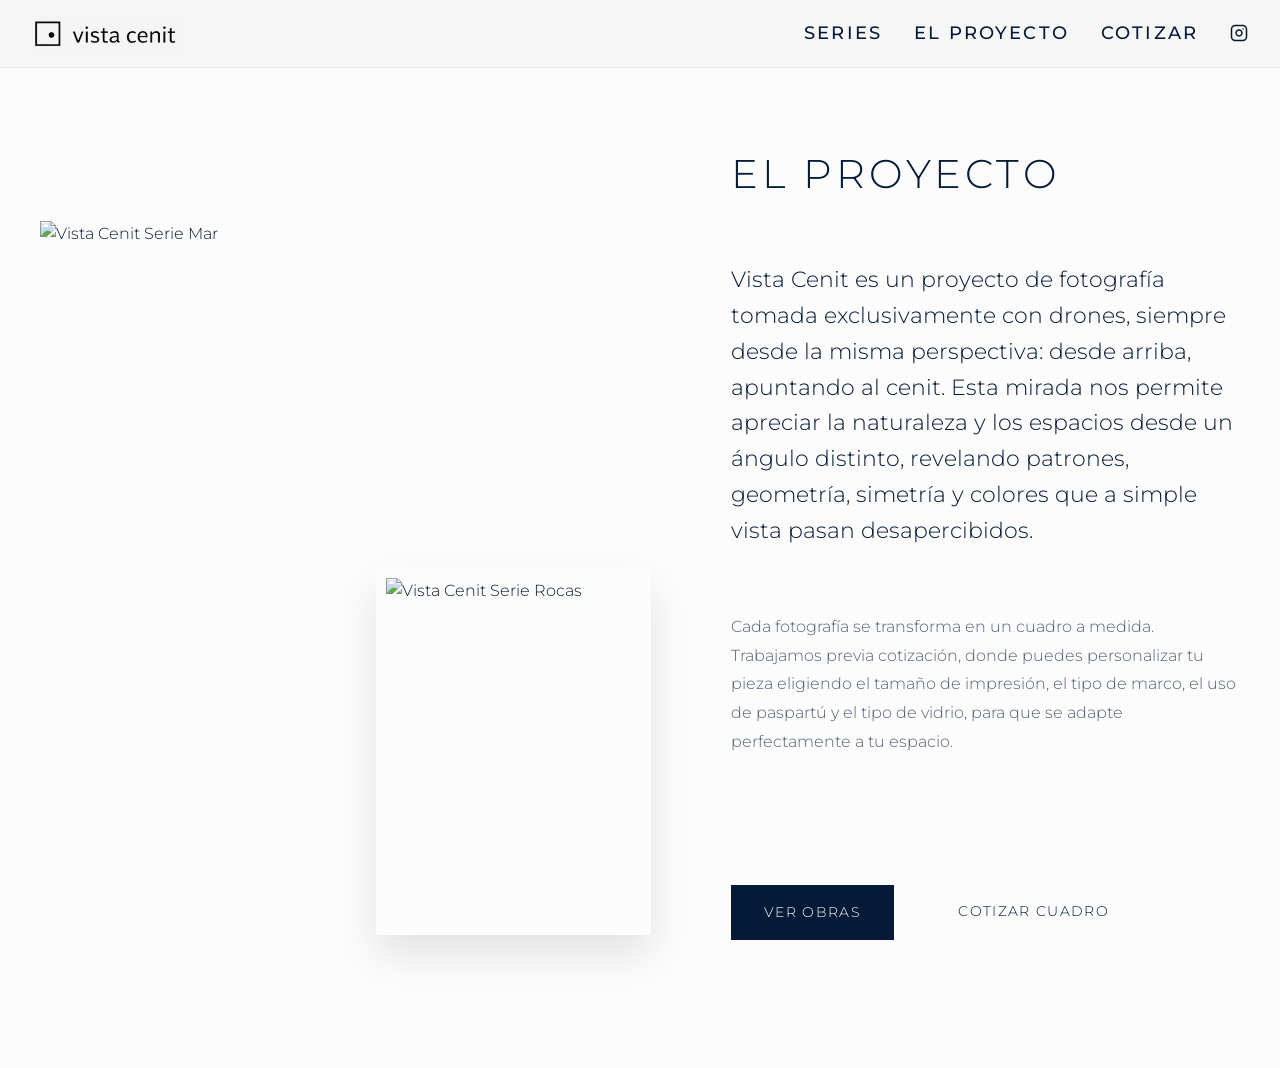
==== about.html @ 4365d4b4 "Add files via upload" ====
<!DOCTYPE html>
<html lang="es">

<head>
    <meta charset="UTF-8">
    <meta name="viewport" content="width=device-width, initial-scale=1.0">
    <title>El Proyecto | Vista Cenit</title>
    <link rel="preconnect" href="https://fonts.googleapis.com">
    <link rel="preconnect" href="https://fonts.gstatic.com" crossorigin>
    <link href="https://fonts.googleapis.com/css2?family=Inter:wght@300;400;500;600&display=swap" rel="stylesheet">
    <link rel="stylesheet" href="style.css">

    <style>
        .about-section {
            padding-top: 150px;
            padding-bottom: var(--space-xl);
        }

        .about-layout {
            display: grid;
            grid-template-columns: 1fr;
            gap: var(--space-xl);
            align-items: center;
            max-width: 1200px;
            margin: 0 auto;
        }

        .about-images {
            position: relative;
            width: 100%;
            order: 2;
        }

        .about-img-main {
            width: 85%;
            aspect-ratio: 4/5;
            object-fit: cover;
            filter: grayscale(10%);
        }

        .about-img-secondary {
            position: absolute;
            bottom: -10%;
            right: 0;
            width: 45%;
            aspect-ratio: 3/4;
            object-fit: cover;
            border: 10px solid var(--color-bg);
            box-shadow: 0 20px 40px rgba(0, 0, 0, 0.1);
            filter: grayscale(10%);
        }

        .about-text {
            order: 1;
            text-align: left;
            padding-right: var(--space-md);
        }

        .about-title {
            font-size: 2.5rem;
            margin-bottom: var(--space-lg);
            text-transform: uppercase;
            letter-spacing: 0.1em;
            font-weight: var(--fw-light);
        }

        .about-manifesto {
            font-size: 1.4rem;
            line-height: 1.6;
            font-weight: var(--fw-light);
            color: var(--color-text);
            margin-bottom: var(--space-lg);
        }

        .about-description {
            font-size: 1rem;
            line-height: 1.8;
            color: rgba(11, 27, 61, 0.7);
            margin-bottom: var(--space-xl);
        }

        .about-actions {
            display: flex;
            gap: var(--space-md);
            flex-wrap: wrap;
        }

        .btn-primary,
        .btn-secondary {
            display: inline-block;
            padding: var(--space-sm) var(--space-md);
            text-transform: uppercase;
            letter-spacing: 0.1em;
            font-size: 0.85rem;
            transition: all var(--transition-medium);
            text-decoration: none;
        }

        .btn-primary {
            background-color: var(--color-text);
            color: var(--color-bg);
            border: 1px solid var(--color-text);
        }

        .btn-primary:hover {
            background-color: transparent;
            color: var(--color-text);
        }

        .btn-secondary {
            background-color: transparent;
            color: var(--color-text);
            border: 1px solid var(--color-border);
        }

        .btn-secondary:hover {
            border-color: var(--color-text);
        }

        @media (min-width: 900px) {
            .about-layout {
                grid-template-columns: 1.2fr 1fr;
                gap: 5rem;
            }

            .about-images {
                order: 1;
            }

            .about-text {
                order: 2;
                padding-right: 0;
            }
        }
    </style>
</head>

<body>

    <nav class="navbar">
        <div class="container">
            <a href="index.html" class="logo">
                <img src="logo.png" alt="Vista Cenit" class="nav-logo-img">
            </a>
            <div class="nav-links">
                <a href="series.html">Series</a>
                <a href="about.html">El Proyecto</a>
                <a href="quote.html">Cotizar</a>
                <a href="https://www.instagram.com/vista_cenit?igsh=MTJ6NW01bHh0bWFs" target="_blank"
                    rel="noopener noreferrer" class="nav-icon" aria-label="Instagram">
                    <svg xmlns="http://www.w3.org/2000/svg" width="20" height="20" viewBox="0 0 24 24" fill="none"
                        stroke="currentColor" stroke-width="2" stroke-linecap="round" stroke-linejoin="round"
                        class="feather feather-instagram">
                        <rect x="2" y="2" width="20" height="20" rx="5" ry="5"></rect>
                        <path d="M16 11.37A4 4 0 1 1 12.63 8 4 4 0 0 1 16 11.37z"></path>
                        <line x1="17.5" y1="6.5" x2="17.51" y2="6.5"></line>
                    </svg>
                </a>
            </div>
        </div>
    </nav>

    <main class="main-content">
        <section class="about-section container fade-in">
            <div class="about-layout">
                <div class="about-images">
                    <img src="../Serie Mar/DJI_0453.JPG" alt="Vista Cenit Serie Mar" class="about-img-main">
                    <img src="../Serie Rocas/DJI_0622.JPG" alt="Vista Cenit Serie Rocas" class="about-img-secondary">
                </div>
                <div class="about-text">
                    <h1 class="about-title">El Proyecto</h1>
                    <p class="about-manifesto">
                        Vista Cenit es un proyecto de fotografía tomada exclusivamente con drones, siempre desde la
                        misma perspectiva: desde arriba, apuntando al cenit. Esta mirada nos permite apreciar la
                        naturaleza y los espacios desde un ángulo distinto, revelando patrones, geometría, simetría y
                        colores que a simple vista pasan desapercibidos.
                    </p>
                    <p class="about-description">
                        Cada fotografía se transforma en un cuadro a medida. Trabajamos previa cotización, donde puedes
                        personalizar tu pieza eligiendo el tamaño de impresión, el tipo de marco, el uso de paspartú y
                        el tipo de vidrio, para que se adapte perfectamente a tu espacio.
                    </p>
                    <div class="about-actions">
                        <a href="series.html" class="btn-primary">Ver Obras</a>
                        <a href="quote.html" class="btn-secondary">Cotizar Cuadro</a>
                    </div>
                </div>
            </div>
        </section>
    </main>

    <script src="script.js"></script>
</body>

</html>
---- style.css ----
/* ==========================================================================
   Base Design System - Vista Cenit
   ========================================================================== */

@import url('https://fonts.googleapis.com/css2?family=Montserrat:wght@300;400;500;600&display=swap');

:root {
  /* Color Palette */
  --color-bg: #FCFCFC;
  /* Crisp, whiter tone */
  --color-text: #051A36;
  /* Very Deep Blue */
  --color-accent: #E5D9C5;
  /* Sand / Beige */
  --color-white: #FFFFFF;
  --color-dark: #1A1A1A;

  /* Typography */
  --font-primary: 'Montserrat', BlinkMacSystemFont, "Segoe UI", Roboto, Helvetica, Arial, sans-serif;
  --font-heading: 'Montserrat', sans-serif;
  --fw-light: 300;
  --fw-regular: 400;
  --fw-medium: 500;
  --fw-semibold: 600;

  /* Spacing (Base 8px) */
  --space-xs: 0.5rem;
  /* 8px */
  --space-sm: 1rem;
  /* 16px */
  --space-md: 2rem;
  /* 32px */
  --space-lg: 4rem;
  /* 64px */
  --space-xl: 8rem;
  /* 128px */
  --space-xxl: 12rem;
  /* 192px */

  /* Transitions */
  --transition-fast: 0.2s cubic-bezier(0.25, 0.46, 0.45, 0.94);
  --transition-medium: 0.4s cubic-bezier(0.25, 0.46, 0.45, 0.94);
  --transition-slow: 0.8s cubic-bezier(0.16, 1, 0.3, 1);
}

/* ==========================================================================
   Reset & Base Styles
   ========================================================================== */
*,
*::before,
*::after {
  box-sizing: border-box;
  margin: 0;
  padding: 0;
}

html {
  font-size: 16px;
  scroll-behavior: smooth;
  -webkit-font-smoothing: antialiased;
  -moz-osx-font-smoothing: grayscale;
}

body {
  background-color: var(--color-bg);
  color: var(--color-text);
  font-family: var(--font-primary);
  font-weight: var(--fw-light);
  line-height: 1.6;
  overflow-x: hidden;
  min-height: 100vh;
  display: flex;
  flex-direction: column;
}

/* Typography elements */
h1,
h2,
h3,
h4,
h5,
h6 {
  font-family: var(--font-heading);
  font-weight: var(--fw-medium);
  line-height: 1.2;
  letter-spacing: -0.01em;
}

h1 {
  font-size: clamp(2.5rem, 5vw, 4.5rem);
}

h2 {
  font-size: clamp(2rem, 4vw, 3rem);
}

a {
  color: inherit;
  text-decoration: none;
  transition: opacity var(--transition-fast);
}

a:hover {
  opacity: 0.6;
}

img {
  max-width: 100%;
  height: auto;
  display: block;
}

ul {
  list-style: none;
}

/* ==========================================================================
   Layout & Utility Classes
   ========================================================================== */
.container {
  width: 100%;
  max-width: 1440px;
  margin: 0 auto;
  padding: 0 var(--space-md);
}

.main-content {
  flex: 1;
}

.text-center {
  text-align: center;
}

/* Navigation */
.navbar {
  position: fixed;
  top: 0;
  left: 0;
  width: 100%;
  padding: var(--space-sm) 0;
  z-index: 100;
  color: var(--color-text);
  background-color: rgba(246, 246, 246, 0.95);
  /* Slightly darker neutral grey */
  backdrop-filter: blur(10px);
  border-bottom: 1px solid rgba(11, 27, 61, 0.05);
}

.navbar .container {
  display: flex;
  justify-content: space-between;
  align-items: center;
}

.nav-links {
  display: flex;
  gap: var(--space-md);
  align-items: center;
}

.nav-icon {
  display: flex;
  align-items: center;
}

.nav-icon svg {
  width: 18px;
  height: 18px;
}

.nav-links a {
  font-size: 18px;
  text-transform: uppercase;
  letter-spacing: 0.12em;
  font-weight: var(--fw-medium);
}

.logo {
  display: flex;
  align-items: center;
}

.logo:hover {
  opacity: 1 !important;
}

.nav-logo-img {
  height: 35px;
  /* Reduced from 50px */
  width: auto;
  object-fit: contain;
  mix-blend-mode: multiply;
}

/* Forms */
.form-group {
  margin-bottom: var(--space-md);
}

.form-control {
  width: 100%;
  padding: var(--space-sm);
  background: transparent;
  border: 1px solid rgba(11, 27, 61, 0.2);
  border-radius: 0;
  color: var(--color-text);
  font-family: inherit;
  font-size: 1rem;
  transition: border-color var(--transition-fast);
}

.form-control:focus {
  outline: none;
  border-color: var(--color-text);
}

.btn {
  display: inline-block;
  padding: var(--space-sm) var(--space-md);
  background-color: var(--color-text);
  color: var(--color-bg);
  border: none;
  cursor: pointer;
  font-family: inherit;
  font-size: 0.9rem;
  text-transform: uppercase;
  letter-spacing: 0.1em;
  transition: all var(--transition-fast);
}

.btn:hover {
  background-color: var(--color-accent);
  color: var(--color-text);
}

/* Animations */
.fade-in {
  opacity: 0;
  transform: translateY(20px);
  animation: fadeIn var(--transition-slow) forwards;
}

@keyframes fadeIn {
  to {
    opacity: 1;
    transform: translateY(0);
  }
}
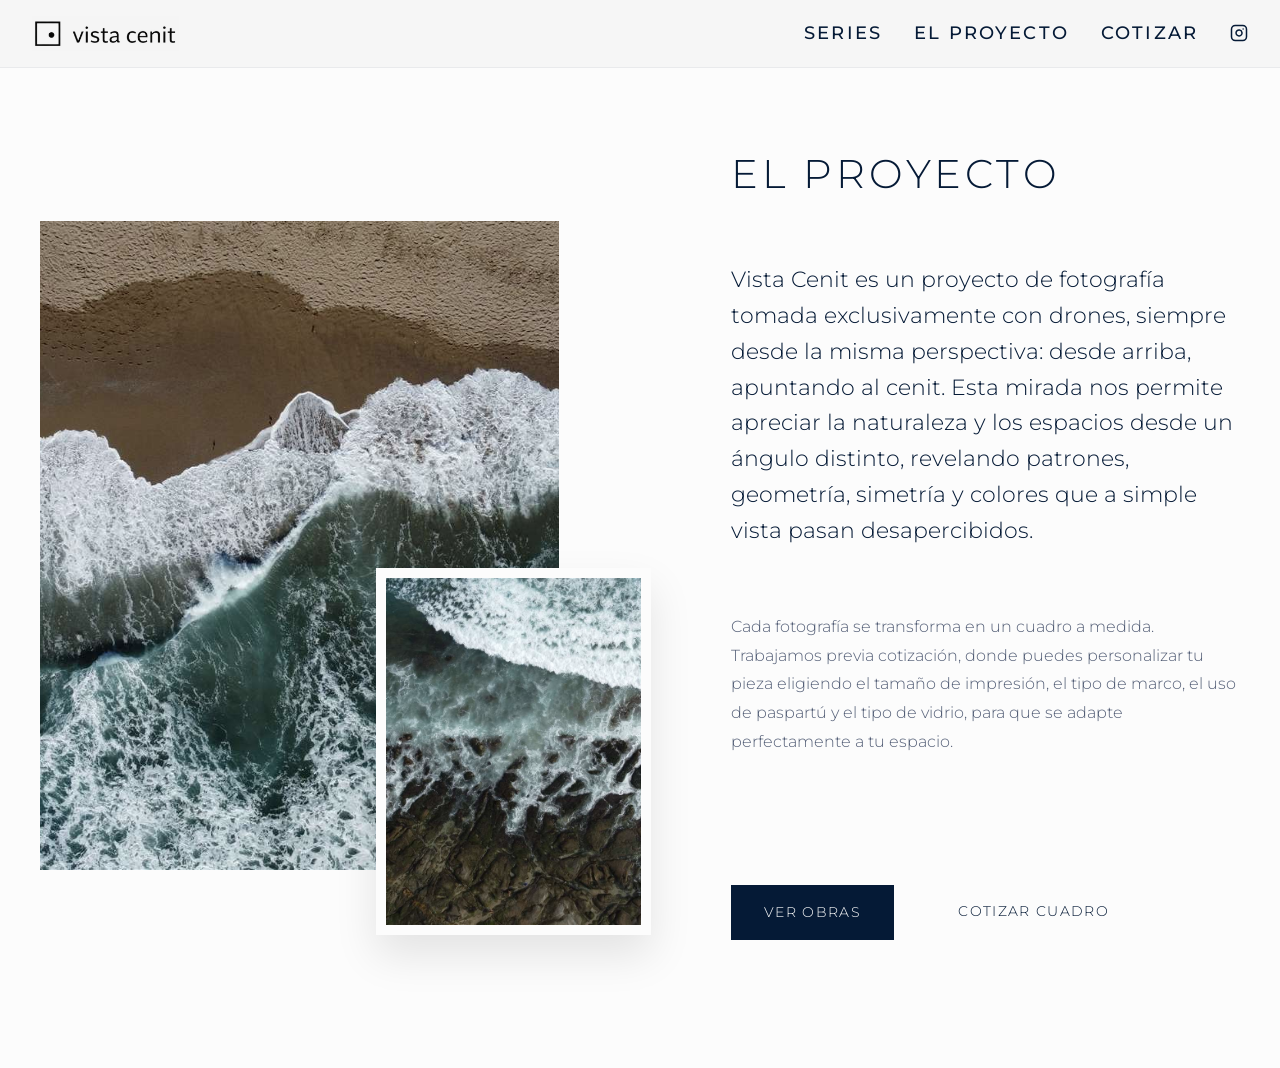
==== commit 1654b741: "Add files via upload" ====
--- a/about.html
+++ b/about.html
@@ -164,8 +164,8 @@
         <section class="about-section container fade-in">
             <div class="about-layout">
                 <div class="about-images">
-                    <img src="../Serie Mar/DJI_0453.JPG" alt="Vista Cenit Serie Mar" class="about-img-main">
-                    <img src="../Serie Rocas/DJI_0622.JPG" alt="Vista Cenit Serie Rocas" class="about-img-secondary">
+                    <img src="images/Serie Mar/DJI_0453.JPG" alt="Vista Cenit Serie Mar" class="about-img-main">
+                    <img src="images/Serie Rocas/DJI_0622.JPG" alt="Vista Cenit Serie Rocas" class="about-img-secondary">
                 </div>
                 <div class="about-text">
                     <h1 class="about-title">El Proyecto</h1>
@@ -192,4 +192,4 @@
     <script src="script.js"></script>
 </body>
 
-</html>+</html>
